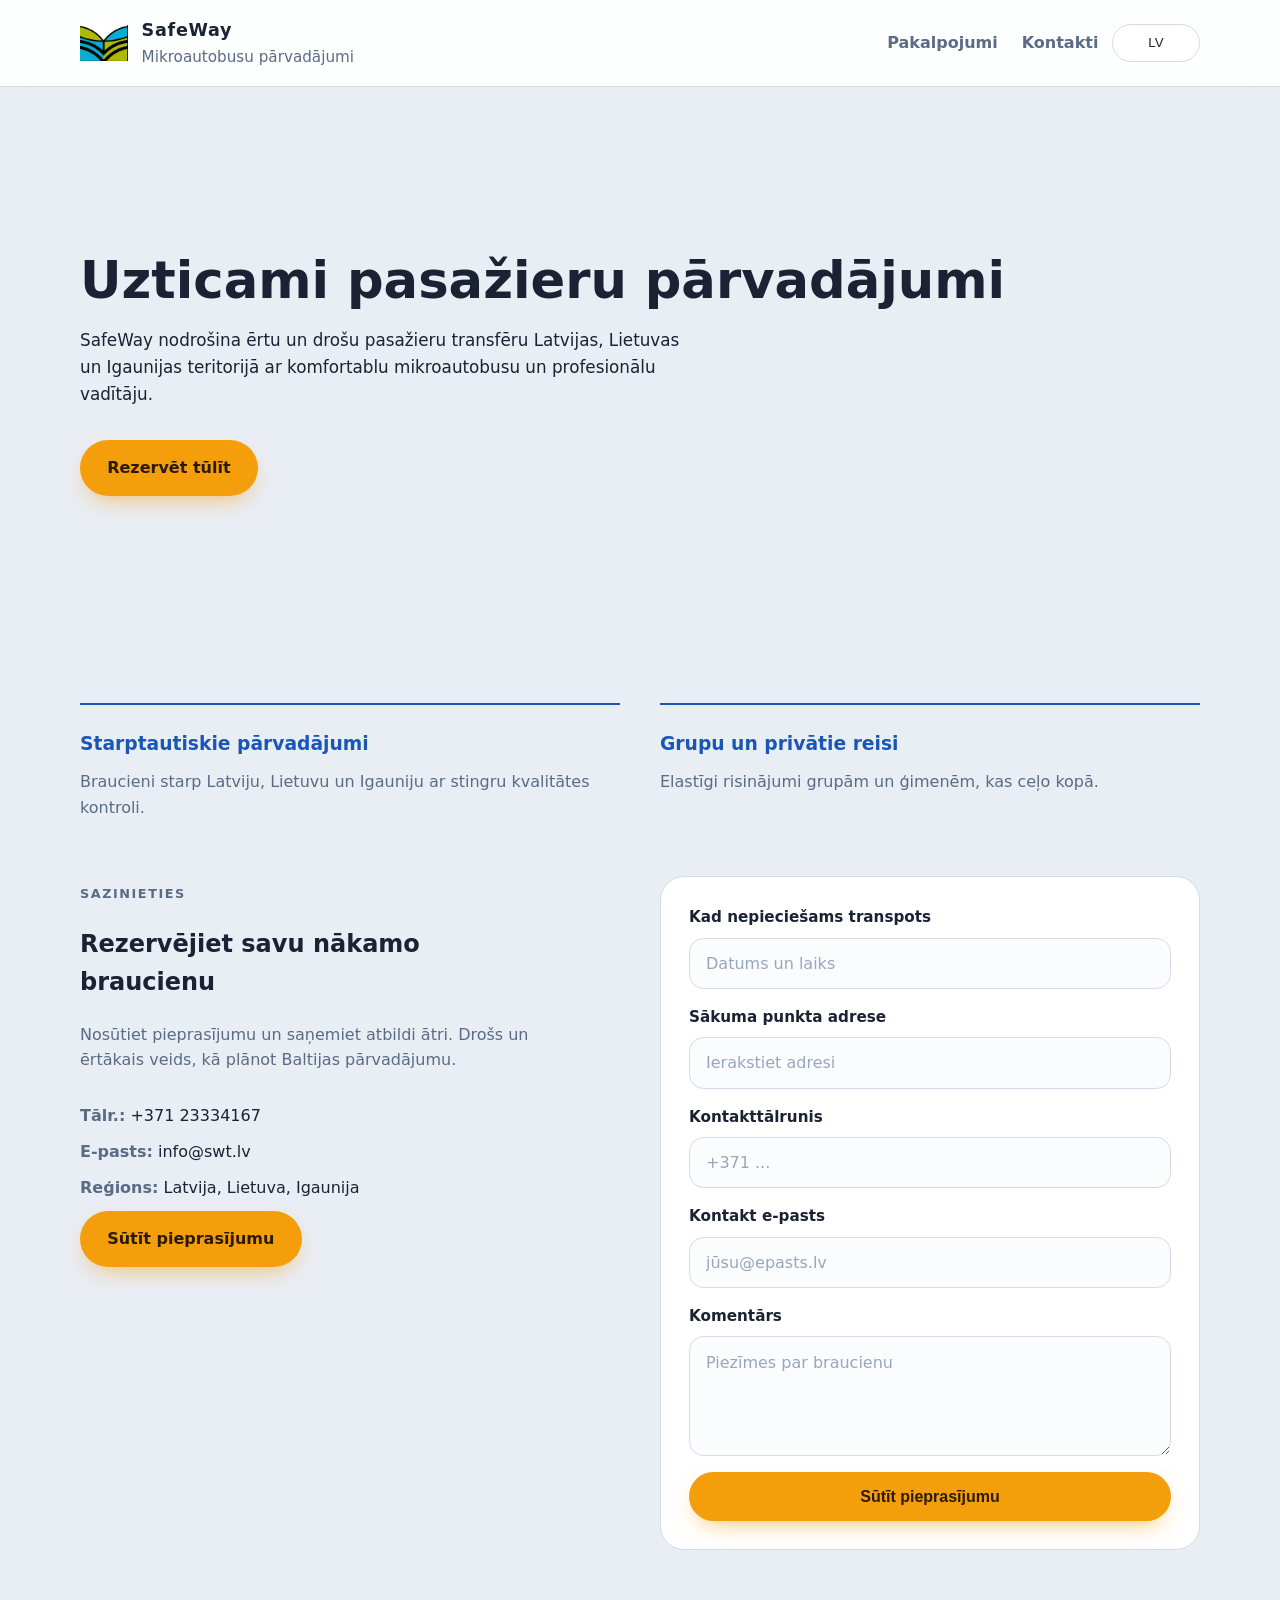
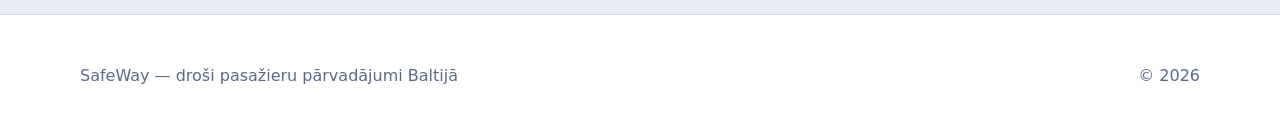
==== index.html @ 8a66fcbc "SafeWay vizītkartes lapa — sākotnējā publikācija Co-Authored-By: Claude Opus 4.8 (1M context) <norep" ====
<!DOCTYPE html>
<html lang="lv">
<head>
  <meta charset="UTF-8" />
  <meta name="viewport" content="width=device-width, initial-scale=1.0" />
  <title>SafeWay | Droši pārvadājumi Baltijā</title>
  <link rel="stylesheet" href="styles.css" />
</head>
<body>
  <header class="site-header">
    <div class="container header-inner">
      <div class="brand">
        <img src="swt2.png" alt="SafeWay logo" class="brand-logo" />
        <div>
          <strong>SafeWay</strong>
          <span>Mikroautobusu pārvadājumi</span>
        </div>
      </div>
      <div class="header-actions">
        <nav class="main-nav">
          <a href="#services" data-key="navServices">Pakalpojumi</a>
          <a href="#contact" data-key="navContact">Kontakti</a>
        </nav>
        <label for="language-select" class="sr-only">Valoda</label>
        <select id="language-select" class="language-select" aria-label="Valodas izvēle">
          <option value="lv">LV</option>
          <option value="de">DE</option>
          <option value="ee">EE</option>
          <option value="lt">LT</option>
          <option value="en">EN</option>
        </select>
      </div>
    </div>
  </header>

  <main>
    <section class="hero">
      <div class="container hero-grid">
        <div class="hero-copy">
          <h1 data-key="heroHeading">Uzticami pasažieru pārvadājumi</h1>
          <p data-key="heroText">SafeWay nodrošina ērtu un drošu pasažieru transfēru Latvijas, Lietuvas un Igaunijas teritorijā ar komfortablu mikroautobusu un profesionālu vadītāju.</p>
          <div class="hero-actions">
            <a class="button button-primary" href="#contact" data-key="heroButton">Rezervēt tūlīt</a>
          </div>
        </div>
      </div>
    </section>

    <section id="services" class="section">
      <div class="container service-grid">
        <article class="service-item">
          <h3 data-key="servicesHeading1">Starptautiskie pārvadājumi</h3>
          <p data-key="servicesText1">Braucieni starp Latviju, Lietuvu un Igauniju ar stingru kvalitātes kontroli.</p>
        </article>
        <article class="service-item">
          <h3 data-key="servicesHeading2">Grupu un privātie reisi</h3>
          <p data-key="servicesText2">Elastīgi risinājumi grupām un ģimenēm, kas ceļo kopā.</p>
        </article>
      </div>
    </section>

    <section id="contact" class="section contact-section">
      <div class="container contact-grid">
        <div class="contact-card-simple">
          <p class="eyebrow" data-key="contactEyebrow">Sazinieties</p>
          <h2 data-key="contactHeading">Rezervējiet savu nākamo braucienu</h2>
          <p data-key="contactText">Nosūtiet pieprasījumu un saņemiet atbildi ātri. Drošs un ērtākais veids, kā plānot Baltijas pārvadājumu.</p>
          <div class="contact-details">
            <p><strong data-key="contactPhoneLabel">Tālr.:</strong> <span data-key="contactPhone">+371 23334167</span></p>
            <p><strong data-key="contactEmailLabel">E-pasts:</strong> <span data-key="contactEmail">info@swt.lv</span></p>
            <p><strong data-key="contactRegionLabel">Reģions:</strong> <span data-key="contactRegion">Latvija, Lietuva, Igaunija</span></p>
            <a class="button button-primary" href="mailto:info@swt.lv" data-key="contactButton">Sūtīt pieprasījumu</a>
          </div>
        </div>
        <form class="request-form" id="transport-form">
          <label for="transport-date" data-key="formDateLabel">Kad nepieciešams transpots</label>
          <input id="transport-date" name="transportDate" type="text" data-placeholder-key="formDatePlaceholder" placeholder="Datums un laiks" />

          <label for="transport-address" data-key="formAddressLabel">Sākuma punkta adrese</label>
          <input id="transport-address" name="transportAddress" type="text" data-placeholder-key="formAddressPlaceholder" placeholder="Ierakstiet adresi" />

          <label for="transport-phone" data-key="formPhoneLabel">Kontakttālrunis</label>
          <input id="transport-phone" name="transportPhone" type="tel" data-placeholder-key="formPhonePlaceholder" placeholder="+371 ..." />

          <label for="transport-email" data-key="formEmailLabel">Kontakt e-pasts</label>
          <input id="transport-email" name="transportEmail" type="email" data-placeholder-key="formEmailPlaceholder" placeholder="jūsu@epasts.lv" />

          <label for="transport-comment" data-key="formCommentLabel">Komentārs</label>
          <textarea id="transport-comment" name="transportComment" data-placeholder-key="formCommentPlaceholder" placeholder="Piezīmes par braucienu"></textarea>

          <button type="submit" class="button button-primary" data-key="formSubmit">Sūtīt pieprasījumu</button>
        </form>
      </div>
    </section>
  </main>

  <footer class="site-footer">
    <div class="container footer-inner">
      <p>SafeWay — droši pasažieru pārvadājumi Baltijā</p>
      <p>© 2026</p>
    </div>
  </footer>

  <script>
    const translations = {
      lv: {
        navServices: 'Pakalpojumi',
        navContact: 'Kontakti',
        heroHeading: 'Uzticami pasažieru pārvadājumi',
        heroText: 'SafeWay nodrošina ērtu un drošu pasažieru transfēru Latvijas, Lietuvas un Igaunijas teritorijā ar komfortablu mikroautobusu un profesionālu vadītāju.',
        heroButton: 'Rezervēt tūlīt',
        servicesHeading1: 'Starptautiskie pārvadājumi',
        servicesText1: 'Braucieni starp Latviju, Lietuvu un Igauniju ar stingru kvalitātes kontroli.',
        servicesHeading2: 'Grupu un privātie reisi',
        servicesText2: 'Elastīgi risinājumi grupām un ģimenēm, kas ceļo kopā.',
        contactEyebrow: 'Sazinieties',
        contactHeading: 'Rezervējiet savu nākamo braucienu',
        contactText: 'Nosūtiet pieprasījumu un saņemiet atbildi ātri. Drošs un ērtākais veids, kā plānot Baltijas pārvadājumu.',
        contactPhoneLabel: 'Tālr.:',
        contactEmailLabel: 'E-pasts:',
        contactRegionLabel: 'Reģions:',
        contactPhone: '+371 23334167',
        contactEmail: 'info@swt.lv',
        contactRegion: 'Latvija, Lietuva, Igaunija',
        contactButton: 'Sūtīt pieprasījumu',
        formDateLabel: 'Kad nepieciešams transpots',
        formDatePlaceholder: 'Datums un laiks',
        formAddressLabel: 'Sākuma punkta adrese',
        formAddressPlaceholder: 'Ierakstiet adresi',
        formPhoneLabel: 'Kontakttālrunis',
        formPhonePlaceholder: '+371 ...',
        formEmailLabel: 'Kontakt e-pasts',
        formEmailPlaceholder: 'jūsu@epasts.lv',
        formCommentLabel: 'Komentārs',
        formCommentPlaceholder: 'Piezīmes par braucienu',
        formSubmit: 'Sūtīt pieprasījumu',
      },
      de: {
        navServices: 'Dienstleistungen',
        navContact: 'Kontakt',
        heroHeading: 'Zuverlässiger Personentransport',
        heroText: 'SafeWay bietet einen bequemen und sicheren Passagiertransfer auf dem Gebiet von Lettland, Litauen und Estland mit komfortablem Minibus und professionellem Fahrer.',
        heroButton: 'Jetzt buchen',
        servicesHeading1: 'Internationale Transporte',
        servicesText1: 'Fahrten zwischen Lettland, Litauen und Estland mit strenger Qualitätskontrolle.',
        servicesHeading2: 'Gruppen- und Privatreisen',
        servicesText2: 'Flexible Lösungen für Gruppen und Familien, die gemeinsam reisen.',
        contactEyebrow: 'Kontakt',
        contactHeading: 'Buchen Sie Ihre nächste Fahrt',
        contactText: 'Senden Sie eine Anfrage und erhalten Sie schnell eine Antwort. Sicherer und einfachster Weg zur Planung eines baltischen Transports.',
        contactPhoneLabel: 'Tel.:',
        contactEmailLabel: 'E-Mail:',
        contactRegionLabel: 'Region:',
        contactPhone: '+371 23334167',
        contactEmail: 'info@swt.lv',
        contactRegion: 'Lettland, Litauen, Estland',
        contactButton: 'Anfrage senden',
        formDateLabel: 'Wann wird der Transport benötigt',
        formDatePlaceholder: 'Datum und Uhrzeit',
        formAddressLabel: 'Abfahrtsadresse',
        formAddressPlaceholder: 'Adresse eingeben',
        formPhoneLabel: 'Kontakttelefon',
        formPhonePlaceholder: '+371 ...',
        formEmailLabel: 'Kontakt-E-Mail',
        formEmailPlaceholder: 'ihre@adresse.de',
        formCommentLabel: 'Kommentar',
        formCommentPlaceholder: 'Anmerkungen zur Fahrt',
        formSubmit: 'Anfrage senden',
      },
      ee: {
        navServices: 'Teenused',
        navContact: 'Kontakt',
        heroHeading: 'Usaldusväärne reisijateveo',
        heroText: 'SafeWay pakub mugavat ja turvalist reisijateveo transfeeri Läti, Leedu ja Eesti territooriumil mugava minibussiga ja professionaalse juhiga.',
        heroButton: 'Broneeri kohe',
        servicesHeading1: 'Rahvusvahelised veod',
        servicesText1: 'Sõidud Läti, Leedu ja Eesti vahel rangete kvaliteedikontrollidega.',
        servicesHeading2: 'Gruppi- ja erareisid',
        servicesText2: 'Paindlikud lahendused gruppidele ja peredele, kes reisivad koos.',
        contactEyebrow: 'Võta ühendust',
        contactHeading: 'Broneeri oma järgmine sõit',
        contactText: 'Saada päring ja saa kiiresti vastus. Turvaline ja lihtsaim viis Balti transpordi planeerimiseks.',
        contactPhoneLabel: 'Tel:',
        contactEmailLabel: 'E-post:',
        contactRegionLabel: 'Regioon:',
        contactPhone: '+371 23334167',
        contactEmail: 'info@swt.lv',
        contactRegion: 'Läti, Leedu, Eesti',
        contactButton: 'Saada päring',
        formDateLabel: 'Millal transport on vajalik',
        formDatePlaceholder: 'Kuupäev ja kellaaeg',
        formAddressLabel: 'Alguspunkti aadress',
        formAddressPlaceholder: 'Sisesta aadress',
        formPhoneLabel: 'Kontakttelefon',
        formPhonePlaceholder: '+371 ...',
        formEmailLabel: 'Kontakt e-post',
        formEmailPlaceholder: 'teie@meil.ee',
        formCommentLabel: 'Kommentaar',
        formCommentPlaceholder: 'Märkused sõidu kohta',
        formSubmit: 'Saada päring',
      },
      lt: {
        navServices: 'Paslaugos',
        navContact: 'Kontaktai',
        heroHeading: 'Patikimi keleivių pervežimai',
        heroText: 'SafeWay siūlo patogų ir saugų keleivių pervežimą Latvijos, Lietuvos ir Estijos teritorijoje su komfortišku mikroautobusu ir profesionaliu vairuotoju.',
        heroButton: 'Užsakyti dabar',
        servicesHeading1: 'Tarptautiniai pervežimai',
        servicesText1: 'Kelionės tarp Latvijos, Lietuvos ir Estijos griežtos kokybės kontrolės sąlygomis.',
        servicesHeading2: 'Grupinės ir privačios kelionės',
        servicesText2: 'Lankstūs sprendimai grupėms ir šeimoms, keliaujančioms kartu.',
        contactEyebrow: 'Susisiekite',
        contactHeading: 'Užsisakykite kitą kelionę',
        contactText: 'Siųskite užklausą ir gaukite atsakymą greitai. Saugus ir patogiausias būdas planuoti Baltijos pervežimą.',
        contactPhoneLabel: 'Tel.:',
        contactEmailLabel: 'El. paštas:',
        contactRegionLabel: 'Regionas:',
        contactPhone: '+371 23334167',
        contactEmail: 'info@swt.lv',
        contactRegion: 'Latvija, Lietuva, Estija',
        contactButton: 'Siųsti užklausą',
        formDateLabel: 'Kada reikalingas transportas',
        formDatePlaceholder: 'Data ir laikas',
        formAddressLabel: 'Pradžios adreso',
        formAddressPlaceholder: 'Įveskite adresą',
        formPhoneLabel: 'Kontaktinis telefonas',
        formPhonePlaceholder: '+371 ...',
        formEmailLabel: 'Kontaktinis el. paštas',
        formEmailPlaceholder: 'jūsų@el.paštas',
        formCommentLabel: 'Komentaras',
        formCommentPlaceholder: 'Pastabos apie kelionę',
        formSubmit: 'Siųsti užklausą',
      },
      en: {
        navServices: 'Services',
        navContact: 'Contact',
        heroHeading: 'Reliable passenger transport',
        heroText: 'SafeWay provides a convenient and secure passenger transfer within the territory of Latvia, Lithuania and Estonia with a comfortable minibus and a professional driver.',
        heroButton: 'Book now',
        servicesHeading1: 'International transport',
        servicesText1: 'Trips between Latvia, Lithuania and Estonia with strict quality control.',
        servicesHeading2: 'Group and private trips',
        servicesText2: 'Flexible solutions for groups and families traveling together.',
        contactEyebrow: 'Contact',
        contactHeading: 'Book your next journey',
        contactText: 'Send a request and receive a quick response. The safest and easiest way to plan Baltic transport.',
        contactPhoneLabel: 'Tel:',
        contactEmailLabel: 'Email:',
        contactRegionLabel: 'Region:',
        contactPhone: '+371 23334167',
        contactEmail: 'info@swt.lv',
        contactRegion: 'Latvia, Lithuania, Estonia',
        contactButton: 'Send request',
        formDateLabel: 'When transport is needed',
        formDatePlaceholder: 'Date and time',
        formAddressLabel: 'Departure address',
        formAddressPlaceholder: 'Enter address',
        formPhoneLabel: 'Contact phone',
        formPhonePlaceholder: '+371 ...',
        formEmailLabel: 'Contact email',
        formEmailPlaceholder: 'your@email.com',
        formCommentLabel: 'Comment',
        formCommentPlaceholder: 'Notes about the journey',
        formSubmit: 'Send request',
      },
    };

    function updateText(lang) {
      const keys = document.querySelectorAll('[data-key]');
      keys.forEach(el => {
        const key = el.getAttribute('data-key');
        if (!key) return;
        const value = translations[lang]?.[key];
        if (value !== undefined) {
          el.textContent = value;
        }
      });

      const placeholders = document.querySelectorAll('[data-placeholder-key]');
      placeholders.forEach(el => {
        const key = el.getAttribute('data-placeholder-key');
        if (!key) return;
        const value = translations[lang]?.[key];
        if (value !== undefined) {
          el.setAttribute('placeholder', value);
        }
      });

      document.documentElement.lang = lang;
    }

    const languageSelect = document.getElementById('language-select');
    languageSelect.addEventListener('change', event => {
      updateText(event.target.value);
    });

    const form = document.getElementById('transport-form');
    form.addEventListener('submit', event => {
      event.preventDefault();
    });

    updateText('lv');
  </script>
</body>
</html>
---- styles.css ----
:root {
  --bg: #e9edf4;
  --surface: #ffffff;
  --border: #d4dbe8;
  --text: #1a2233;
  --muted: #5a6b85;
  --accent: #1a56b8;
  --accent-soft: #e8f0ff;
  --cta: #f59e0b;
  --cta-text: #2a1a00;
  --shadow: 0 18px 40px -24px rgba(26, 51, 92, 0.45);
}

* {
  box-sizing: border-box;
}

.sr-only {
  position: absolute;
  width: 1px;
  height: 1px;
  padding: 0;
  margin: -1px;
  overflow: hidden;
  clip: rect(0, 0, 0, 0);
  border: 0;
}

body {
  margin: 0;
  min-height: 100vh;
  font-family: Inter, system-ui, -apple-system, BlinkMacSystemFont, "Segoe UI", sans-serif;
  background: var(--bg);
  color: var(--text);
  line-height: 1.6;
}

a {
  color: inherit;
  text-decoration: none;
}

.container {
  width: min(1120px, calc(100% - 2rem));
  margin: 0 auto;
}

.site-header {
  position: sticky;
  top: 0;
  z-index: 10;
  background: rgba(255, 255, 255, 0.9);
  backdrop-filter: blur(12px);
  border-bottom: 1px solid var(--border);
}

.header-inner {
  display: flex;
  align-items: center;
  justify-content: space-between;
  gap: 1rem;
  padding: 1rem 0;
}

.brand {
  display: flex;
  align-items: center;
  gap: 0.85rem;
}

.brand-logo {
  width: 3rem;
  height: auto;
  display: block;
}

.brand strong {
  display: block;
  font-size: 1.1rem;
  letter-spacing: 0.04em;
  color: var(--text);
}

.brand span {
  color: var(--muted);
  font-size: 0.95rem;
}

.main-nav {
  display: flex;
  gap: 1.5rem;
}

.main-nav a {
  color: var(--muted);
  font-weight: 600;
  transition: color 0.15s ease;
}

.main-nav a:hover {
  color: var(--accent);
}

.header-actions {
  display: flex;
  align-items: center;
  gap: 0.85rem;
}

.language-select {
  color: var(--text);
  background: var(--surface);
  border: 1px solid var(--border);
  border-radius: 999px;
  padding: 0.65rem 0.95rem;
  min-width: 5.5rem;
  cursor: pointer;
  text-align: center;
  text-align-last: center;
  appearance: none;
  -webkit-appearance: none;
  -moz-appearance: none;
}

.github-link {
  color: var(--text);
  border: 1px solid var(--border);
  border-radius: 999px;
  padding: 0.75rem 1rem;
  transition: border-color 0.15s ease, color 0.15s ease;
}

.github-link:hover {
  border-color: var(--accent);
  color: var(--accent);
}

.hero {
  position: relative;
  padding: 5rem 0 4rem;
  overflow: hidden;
  min-height: 560px;
  display: flex;
  align-items: center;
  background: url('bus.png') center/cover no-repeat;
}

.hero::before {
  content: "";
  position: absolute;
  inset: 0;
  background: linear-gradient(100deg, rgba(233, 237, 244, 0.96) 0%, rgba(233, 237, 244, 0.78) 38%, rgba(233, 237, 244, 0.28) 70%, rgba(233, 237, 244, 0.05) 100%);
}

.hero-grid {
  position: relative;
  z-index: 1;
  display: grid;
  grid-template-columns: 1fr;
  gap: 1.5rem;
}

.hero-copy h1 {
  font-size: clamp(2.4rem, 4vw, 3.4rem);
  line-height: 1.05;
  margin: 0 0 1.25rem;
  color: var(--text);
}

.hero-copy p {
  max-width: 38rem;
  color: var(--text);
  margin: 0 0 2rem;
  font-size: 1.05rem;
}

.hero-actions {
  margin-bottom: 0;
}

.button {
  display: inline-flex;
  align-items: center;
  justify-content: center;
  padding: 0.95rem 1.7rem;
  border-radius: 999px;
  font-weight: 700;
  border: none;
  cursor: pointer;
  font-size: 1rem;
  transition: transform 0.12s ease, box-shadow 0.15s ease, background 0.15s ease;
}

.button-primary {
  background: var(--cta);
  color: var(--cta-text);
  box-shadow: 0 10px 24px -10px rgba(245, 158, 11, 0.7);
}

.button-primary:hover {
  background: #e8910a;
  transform: translateY(-1px);
}

.section {
  padding: 3.5rem 0;
}

.section-alt {
  background: var(--accent-soft);
}

.service-grid {
  display: grid;
  grid-template-columns: repeat(2, minmax(0, 1fr));
  gap: 2.5rem;
}

.service-item {
  padding: 1.5rem 0 0;
  border-top: 2px solid var(--accent);
}

.service-item h3 {
  margin: 0 0 0.65rem;
  color: var(--accent);
}

.service-item p {
  color: var(--muted);
  margin: 0;
}

.contact-section {
  padding: 0 0 4rem;
}

.contact-grid {
  display: grid;
  grid-template-columns: repeat(2, minmax(0, 1fr));
  gap: 2.5rem;
  align-items: start;
}

.contact-card-simple {
  padding: 0.5rem 0;
  display: grid;
  gap: 1.25rem;
}

.eyebrow {
  text-transform: uppercase;
  letter-spacing: 0.12em;
  font-size: 0.8rem;
  font-weight: 700;
  color: var(--accent);
  margin: 0;
}

.contact-card-simple h2 {
  margin: 0;
  color: var(--text);
}

.contact-card-simple > p {
  color: var(--muted);
  margin: 0;
  max-width: 30rem;
}

.contact-card-simple h2 {
  max-width: 30rem;
}

.request-form {
  display: grid;
  gap: 1rem;
  border: 1px solid var(--border);
  border-radius: 1.5rem;
  padding: 1.75rem;
  background: var(--surface);
}

.request-form label {
  display: block;
  color: var(--text);
  font-size: 0.95rem;
  font-weight: 600;
  margin-bottom: -0.5rem;
}

.request-form input,
.request-form textarea {
  width: 100%;
  background: #fbfcfe;
  border: 1px solid var(--border);
  border-radius: 0.9rem;
  color: var(--text);
  padding: 0.95rem 1rem;
  font-family: inherit;
  font-size: 1rem;
  transition: border-color 0.15s ease, box-shadow 0.15s ease;
}

.request-form input::placeholder,
.request-form textarea::placeholder {
  color: #98a6bd;
}

.request-form input:focus,
.request-form textarea:focus {
  outline: none;
  border-color: var(--accent);
  box-shadow: 0 0 0 3px var(--accent-soft);
}

.request-form textarea {
  min-height: 120px;
  resize: vertical;
}

.contact-details p {
  margin: 0.65rem 0;
  color: var(--text);
}

.contact-details strong {
  color: var(--muted);
  font-weight: 600;
}

.site-footer {
  padding: 2rem 0;
  border-top: 1px solid var(--border);
  background: var(--surface);
}

.footer-inner {
  display: flex;
  justify-content: space-between;
  align-items: center;
  color: var(--muted);
}

@media (max-width: 900px) {
  .hero-grid,
  .service-grid,
  .contact-grid {
    grid-template-columns: 1fr;
  }

  .main-nav {
    display: none;
  }
}

@media (max-width: 650px) {
  .hero {
    padding-top: 3rem;
  }

  .hero-copy h1 {
    font-size: 2.1rem;
  }

  .footer-inner {
    flex-direction: column;
    gap: 0.75rem;
  }
}
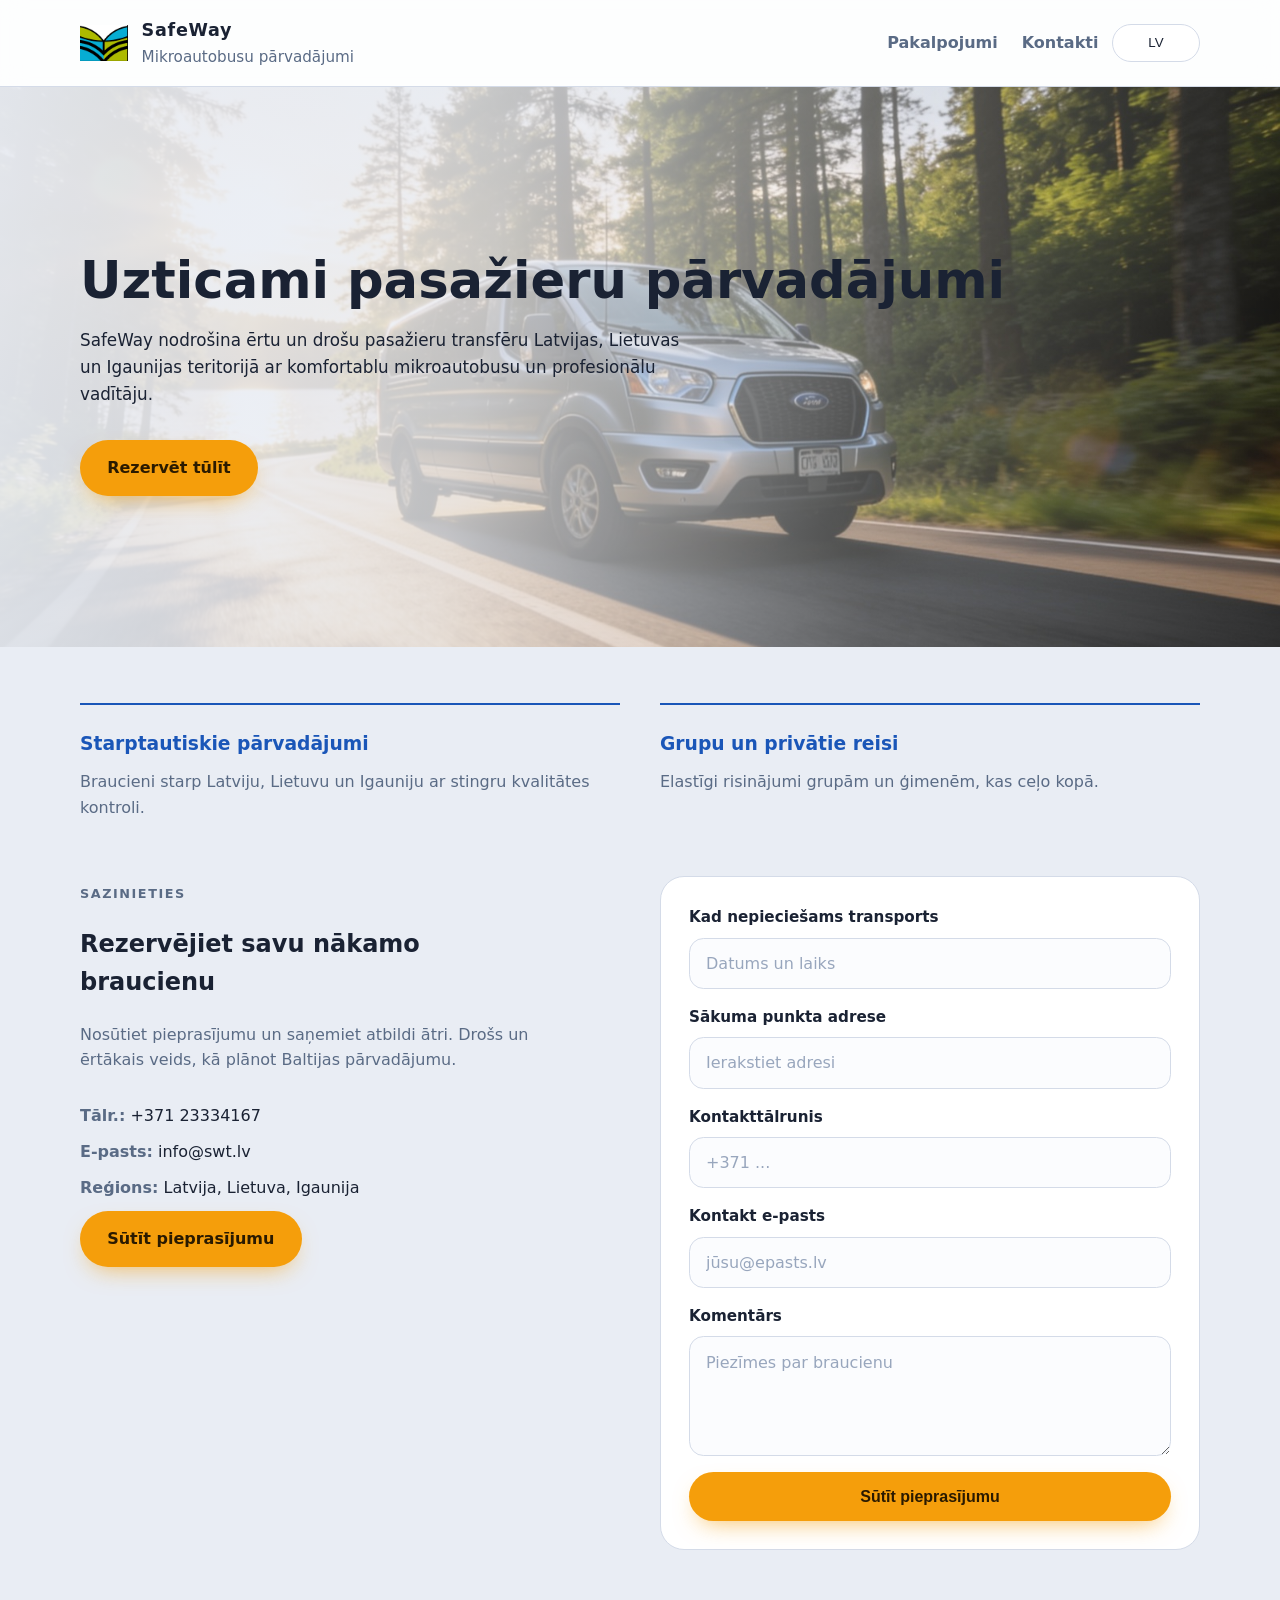
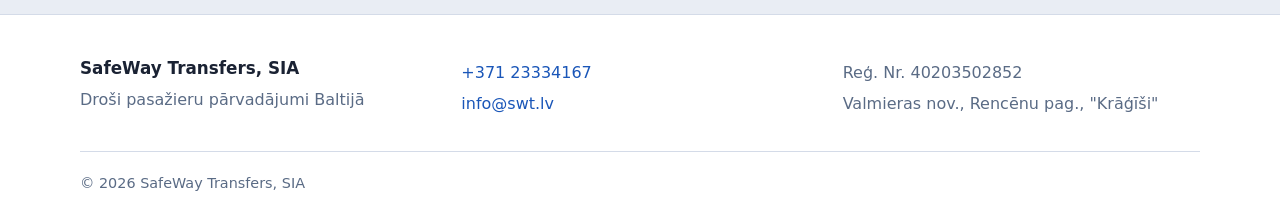
==== commit 22acd386: "Apstiprināti faktu dati + vizuālā pārstrāde - Vizuālā pārstrāde uz gaišu paleti, vieglu līniju bloki" ====
--- a/index.html
+++ b/index.html
@@ -73,7 +73,7 @@
           </div>
         </div>
         <form class="request-form" id="transport-form">
-          <label for="transport-date" data-key="formDateLabel">Kad nepieciešams transpots</label>
+          <label for="transport-date" data-key="formDateLabel">Kad nepieciešams transports</label>
           <input id="transport-date" name="transportDate" type="text" data-placeholder-key="formDatePlaceholder" placeholder="Datums un laiks" />
 
           <label for="transport-address" data-key="formAddressLabel">Sākuma punkta adrese</label>
@@ -95,9 +95,22 @@
   </main>
 
   <footer class="site-footer">
-    <div class="container footer-inner">
-      <p>SafeWay — droši pasažieru pārvadājumi Baltijā</p>
-      <p>© 2026</p>
+    <div class="container footer-grid">
+      <div class="footer-col">
+        <strong class="footer-brand">SafeWay Transfers, SIA</strong>
+        <p data-key="footerTagline">Droši pasažieru pārvadājumi Baltijā</p>
+      </div>
+      <div class="footer-col">
+        <p><a href="tel:+37123334167">+371 23334167</a></p>
+        <p><a href="mailto:info@swt.lv">info@swt.lv</a></p>
+      </div>
+      <div class="footer-col">
+        <p>Reģ. Nr. 40203502852</p>
+        <p>Valmieras nov., Rencēnu pag., "Krāģīši"</p>
+      </div>
+    </div>
+    <div class="container footer-bottom">
+      <p>© 2026 SafeWay Transfers, SIA</p>
     </div>
   </footer>
 
@@ -123,7 +136,7 @@
         contactEmail: 'info@swt.lv',
         contactRegion: 'Latvija, Lietuva, Igaunija',
         contactButton: 'Sūtīt pieprasījumu',
-        formDateLabel: 'Kad nepieciešams transpots',
+        formDateLabel: 'Kad nepieciešams transports',
         formDatePlaceholder: 'Datums un laiks',
         formAddressLabel: 'Sākuma punkta adrese',
         formAddressPlaceholder: 'Ierakstiet adresi',
@@ -134,6 +147,7 @@
         formCommentLabel: 'Komentārs',
         formCommentPlaceholder: 'Piezīmes par braucienu',
         formSubmit: 'Sūtīt pieprasījumu',
+        footerTagline: 'Droši pasažieru pārvadājumi Baltijā',
       },
       de: {
         navServices: 'Dienstleistungen',
@@ -166,6 +180,7 @@
         formCommentLabel: 'Kommentar',
         formCommentPlaceholder: 'Anmerkungen zur Fahrt',
         formSubmit: 'Anfrage senden',
+        footerTagline: 'Sicherer Personentransport im Baltikum',
       },
       ee: {
         navServices: 'Teenused',
@@ -198,6 +213,7 @@
         formCommentLabel: 'Kommentaar',
         formCommentPlaceholder: 'Märkused sõidu kohta',
         formSubmit: 'Saada päring',
+        footerTagline: 'Turvaline reisijatevedu Baltikumis',
       },
       lt: {
         navServices: 'Paslaugos',
@@ -230,6 +246,7 @@
         formCommentLabel: 'Komentaras',
         formCommentPlaceholder: 'Pastabos apie kelionę',
         formSubmit: 'Siųsti užklausą',
+        footerTagline: 'Saugūs keleivių pervežimai Baltijos šalyse',
       },
       en: {
         navServices: 'Services',
@@ -262,6 +279,7 @@
         formCommentLabel: 'Comment',
         formCommentPlaceholder: 'Notes about the journey',
         formSubmit: 'Send request',
+        footerTagline: 'Safe passenger transport in the Baltics',
       },
     };
 
--- a/styles.css
+++ b/styles.css
@@ -142,7 +142,7 @@
   min-height: 560px;
   display: flex;
   align-items: center;
-  background: url('bus.png') center/cover no-repeat;
+  background: url('bus.jpg') center/cover no-repeat;
 }
 
 .hero::before {
@@ -330,16 +330,53 @@
 }
 
 .site-footer {
-  padding: 2rem 0;
+  padding: 2.5rem 0 1.5rem;
   border-top: 1px solid var(--border);
   background: var(--surface);
-}
-
-.footer-inner {
-  display: flex;
-  justify-content: space-between;
-  align-items: center;
-  color: var(--muted);
+  color: var(--muted);
+}
+
+.footer-grid {
+  display: grid;
+  grid-template-columns: repeat(3, minmax(0, 1fr));
+  gap: 1.5rem;
+}
+
+.footer-col p {
+  margin: 0.35rem 0;
+}
+
+.footer-col a {
+  color: var(--accent);
+}
+
+.footer-col a:hover {
+  text-decoration: underline;
+}
+
+.footer-brand {
+  display: block;
+  color: var(--text);
+  font-size: 1.05rem;
+  margin-bottom: 0.35rem;
+}
+
+.footer-bottom {
+  margin-top: 1.75rem;
+  padding-top: 1.25rem;
+  border-top: 1px solid var(--border);
+  font-size: 0.9rem;
+}
+
+.footer-bottom p {
+  margin: 0;
+}
+
+@media (max-width: 650px) {
+  .footer-grid {
+    grid-template-columns: 1fr;
+    gap: 1.25rem;
+  }
 }
 
 @media (max-width: 900px) {
